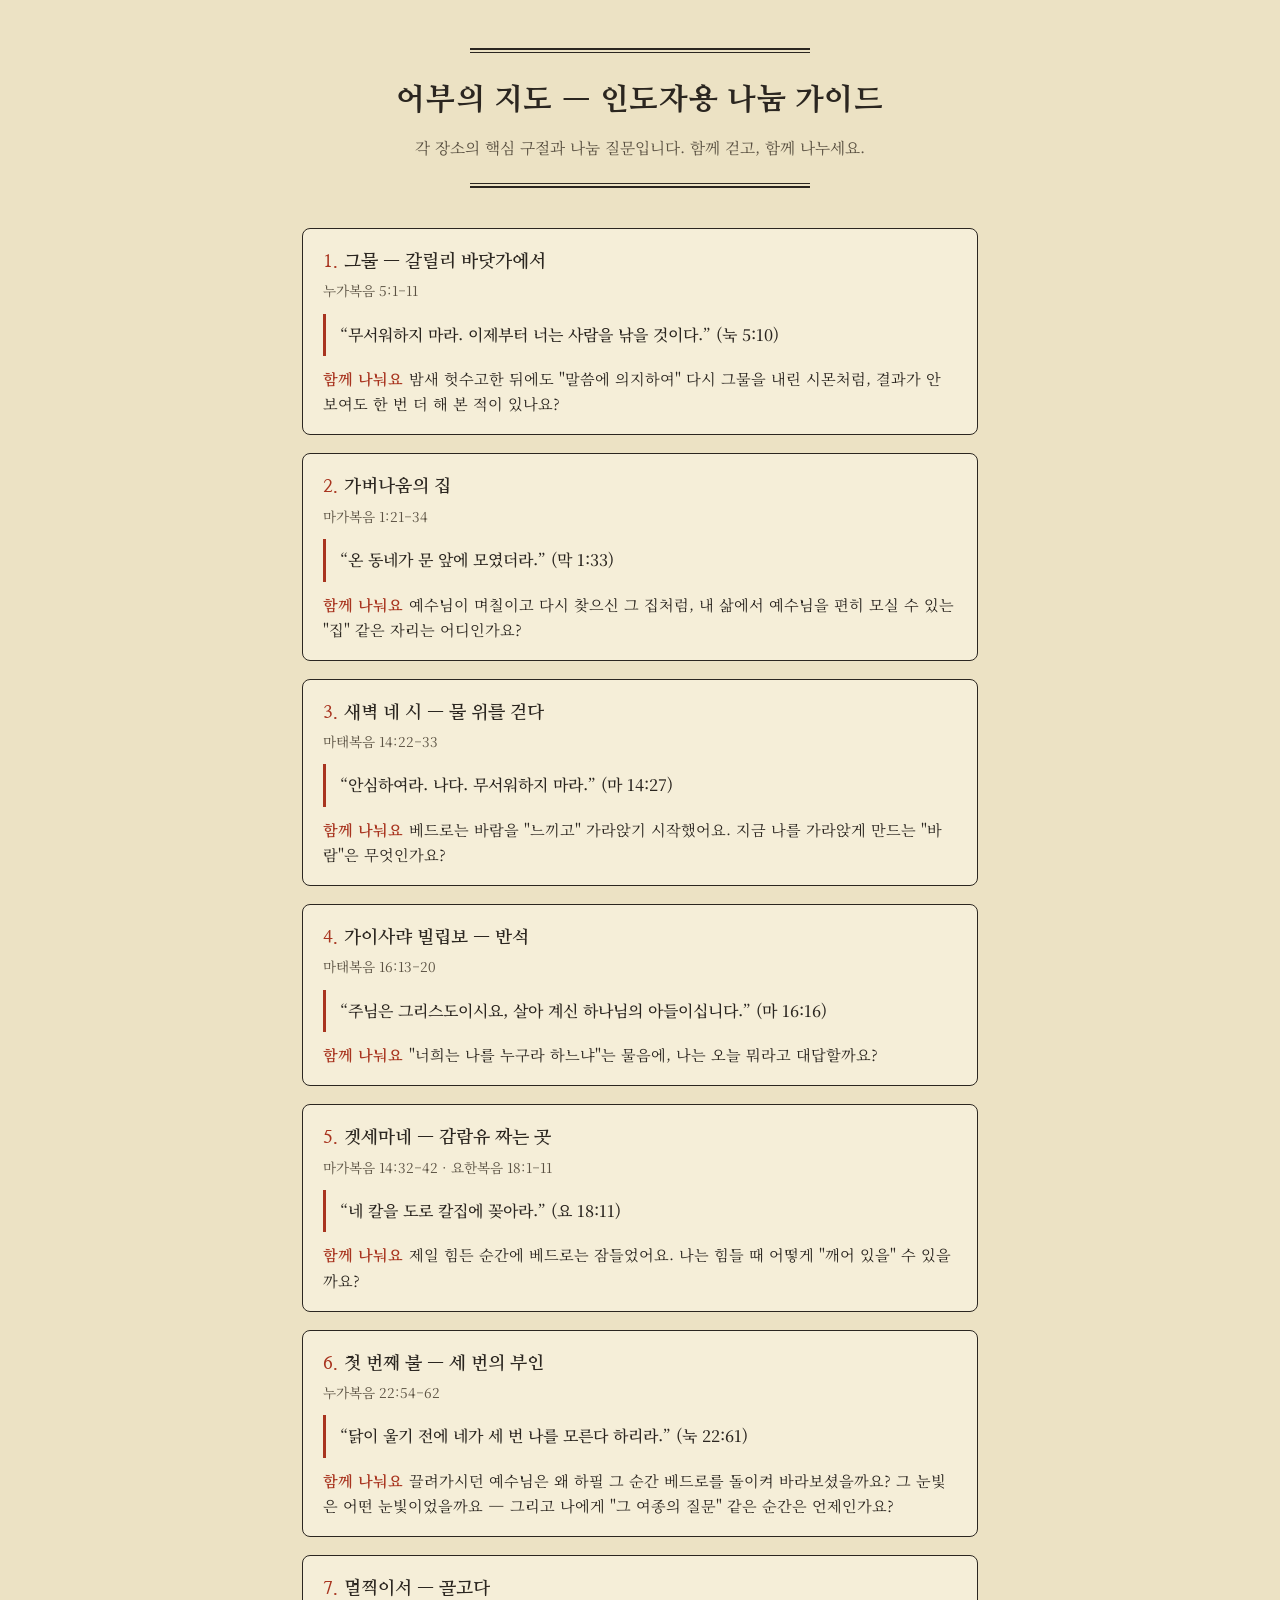
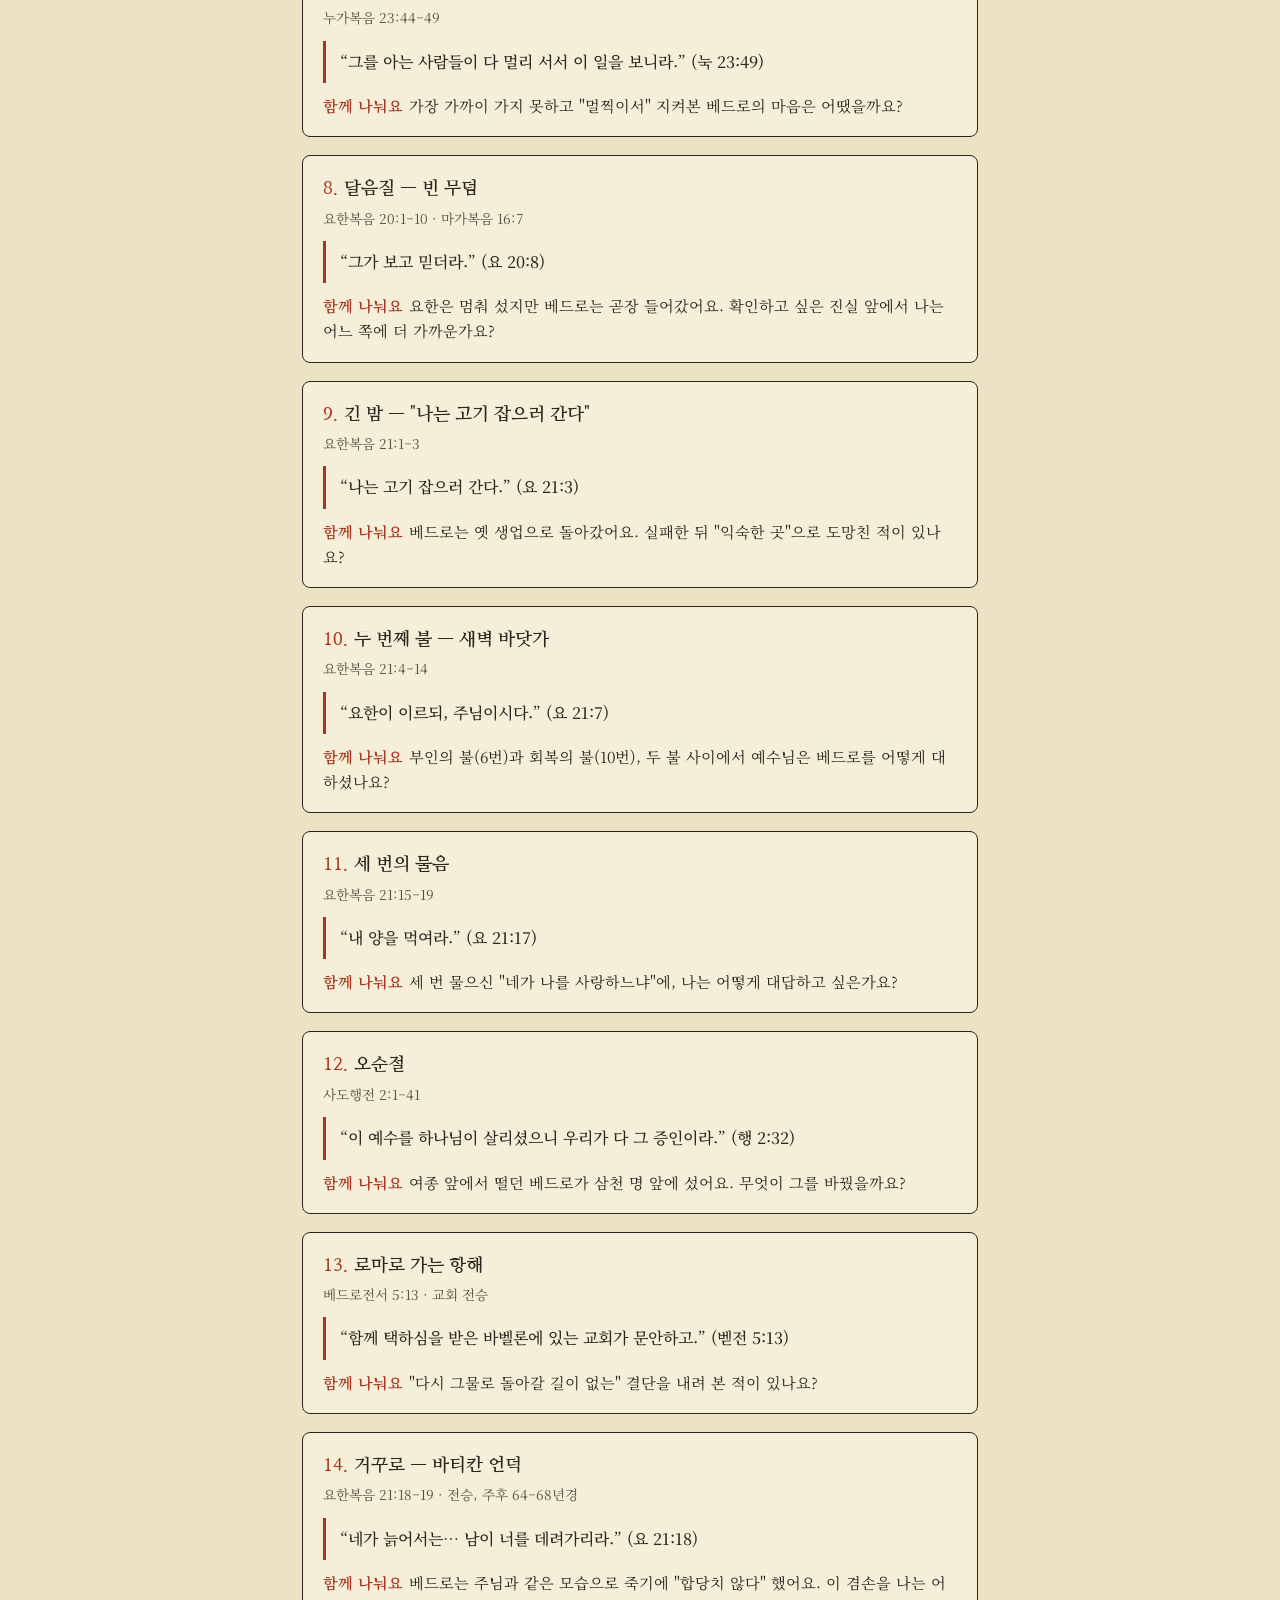
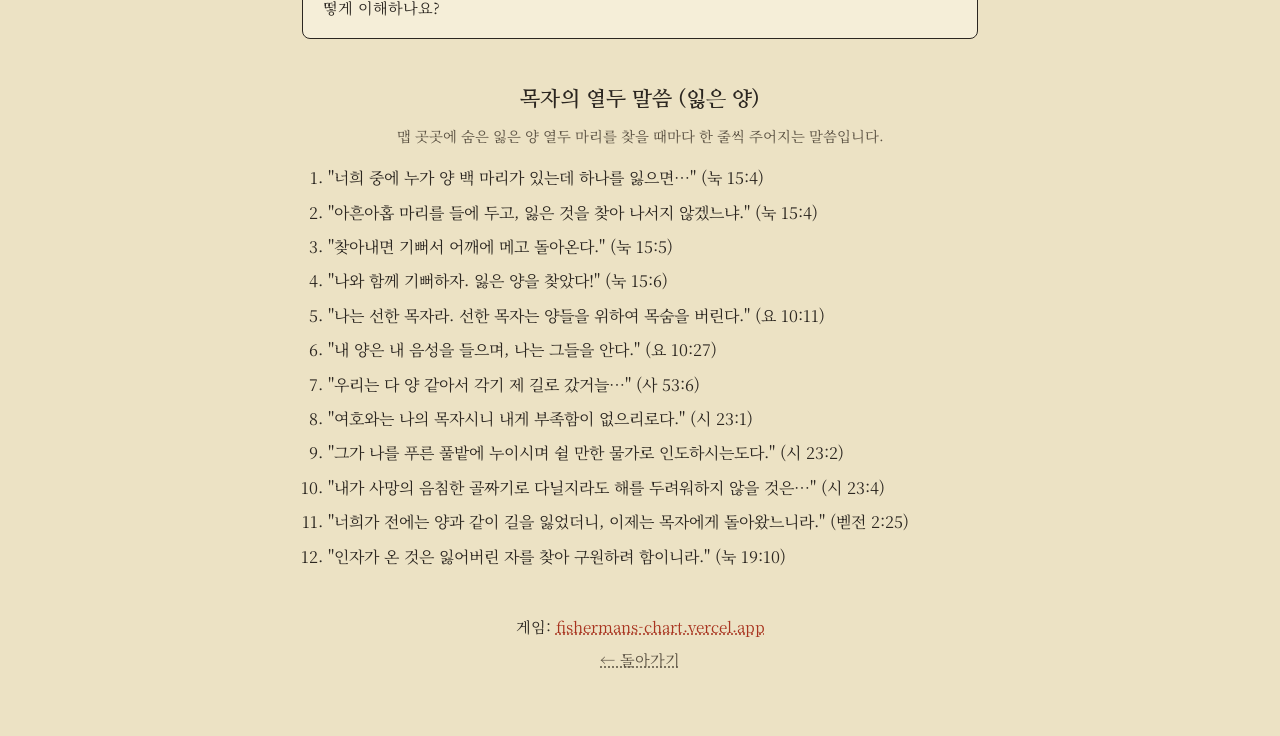
==== guide.html @ 7d633fdc "현장 채택 팩: 무음 양 신호 · 목자 지역 힌트 · 인도자 가이드 (Barbell 2호) 교회 현장에서 실제로 굴러가게 하는 세 가지: - 무음 폰 대응: 잃은 양이 15유닛 안" ====
<!DOCTYPE html>
<html lang="ko">
<head>
  <meta charset="UTF-8" />
  <meta name="viewport" content="width=device-width, initial-scale=1.0" />
  <title>어부의 지도 — 인도자용 나눔 가이드</title>
  <meta name="description" content="어부의 지도 열네 장소의 핵심 구절과 나눔 질문 — 인도자(교사)용 인쇄 가이드." />
  <link rel="icon" href="data:image/svg+xml,<svg xmlns=%22http://www.w3.org/2000/svg%22 viewBox=%220 0 100 100%22><text y=%22.9em%22 font-size=%2290%22>🐟</text></svg>" />
  <link rel="preconnect" href="https://fonts.googleapis.com" />
  <link rel="preconnect" href="https://fonts.gstatic.com" crossorigin />
  <link href="https://fonts.googleapis.com/css2?family=Nanum+Myeongjo:wght@400;700;800&family=Noto+Serif+KR:wght@400;500;600;700&display=swap" rel="stylesheet" />
  <style>
    :root {
      --parchment: #ece2c4;
      --ink: #2b2620;
      --ink-soft: #5a5142;
      --red: #a8341f;
    }
    * { margin: 0; padding: 0; box-sizing: border-box; }
    body {
      background: var(--parchment);
      color: var(--ink);
      font-family: 'Noto Serif KR', 'Nanum Myeongjo', Georgia, serif;
      line-height: 1.65;
    }
    main {
      max-width: 720px;
      margin: 0 auto;
      padding: 48px 22px 64px;
    }
    header { text-align: center; margin-bottom: 40px; }
    .rule { border-top: 2px solid var(--ink); border-bottom: 1px solid var(--ink); height: 5px; margin: 0 auto 22px; max-width: 340px; }
    .rule.flip { border-top-width: 1px; border-bottom-width: 2px; margin: 22px auto 0; }
    h1 {
      font-family: 'Nanum Myeongjo', serif;
      font-weight: 800;
      font-size: 1.9rem;
      letter-spacing: 0.02em;
    }
    header p.lead { margin-top: 10px; color: var(--ink-soft); font-size: 0.98rem; }
    .card {
      border: 1.5px solid var(--ink);
      border-radius: 8px;
      padding: 18px 20px;
      margin-bottom: 18px;
      background: rgba(255, 252, 240, 0.45);
      break-inside: avoid;
    }
    .card h2 {
      font-family: 'Nanum Myeongjo', serif;
      font-weight: 700;
      font-size: 1.15rem;
    }
    .card h2 .num { color: var(--red); margin-right: 6px; }
    .card .dates { color: var(--ink-soft); font-size: 0.85rem; margin-top: 2px; }
    .card .verse {
      margin: 12px 0 10px;
      padding: 8px 14px;
      border-left: 3px solid var(--red);
      font-weight: 500;
    }
    .card .q b { color: var(--red); font-weight: 600; margin-right: 6px; }
    .card .q { font-size: 0.95rem; }
    section.appendix { margin-top: 44px; break-before: page; }
    section.appendix h2 {
      font-family: 'Nanum Myeongjo', serif;
      font-weight: 700;
      font-size: 1.3rem;
      text-align: center;
      margin-bottom: 6px;
    }
    section.appendix p.note { text-align: center; color: var(--ink-soft); font-size: 0.9rem; margin-bottom: 18px; }
    section.appendix ol { padding-left: 26px; }
    section.appendix li { margin-bottom: 8px; break-inside: avoid; }
    footer { margin-top: 44px; text-align: center; font-size: 0.95rem; }
    footer a { color: var(--red); text-decoration: underline dotted; }
    footer .back { display: inline-block; margin-top: 8px; color: var(--ink-soft); }
    @media print {
      body { background: #fff; }
      main { padding: 0; max-width: none; }
      .card { background: none; }
      footer .back { display: none; }
    }
  </style>
</head>
<body>
  <main>
    <header>
      <div class="rule"></div>
      <h1>어부의 지도 — 인도자용 나눔 가이드</h1>
      <p class="lead">각 장소의 핵심 구절과 나눔 질문입니다. 함께 걷고, 함께 나누세요.</p>
      <div class="rule flip"></div>
    </header>

    <section id="sites"><!-- SITES 카드가 여기에 렌더된다 --></section>

    <section class="appendix">
      <h2>목자의 열두 말씀 (잃은 양)</h2>
      <p class="note">맵 곳곳에 숨은 잃은 양 열두 마리를 찾을 때마다 한 줄씩 주어지는 말씀입니다.</p>
      <!-- 아래 12줄은 js/main.js의 LOST_SHEEP_LINES와 동일 내용 (정적 복사) -->
      <ol>
        <li>"너희 중에 누가 양 백 마리가 있는데 하나를 잃으면…" (눅 15:4)</li>
        <li>"아흔아홉 마리를 들에 두고, 잃은 것을 찾아 나서지 않겠느냐." (눅 15:4)</li>
        <li>"찾아내면 기뻐서 어깨에 메고 돌아온다." (눅 15:5)</li>
        <li>"나와 함께 기뻐하자. 잃은 양을 찾았다!" (눅 15:6)</li>
        <li>"나는 선한 목자라. 선한 목자는 양들을 위하여 목숨을 버린다." (요 10:11)</li>
        <li>"내 양은 내 음성을 들으며, 나는 그들을 안다." (요 10:27)</li>
        <li>"우리는 다 양 같아서 각기 제 길로 갔거늘…" (사 53:6)</li>
        <li>"여호와는 나의 목자시니 내게 부족함이 없으리로다." (시 23:1)</li>
        <li>"그가 나를 푸른 풀밭에 누이시며 쉴 만한 물가로 인도하시는도다." (시 23:2)</li>
        <li>"내가 사망의 음침한 골짜기로 다닐지라도 해를 두려워하지 않을 것은…" (시 23:4)</li>
        <li>"너희가 전에는 양과 같이 길을 잃었더니, 이제는 목자에게 돌아왔느니라." (벧전 2:25)</li>
        <li>"인자가 온 것은 잃어버린 자를 찾아 구원하려 함이니라." (눅 19:10)</li>
      </ol>
    </section>

    <footer>
      <div>게임: <a href="https://fishermans-chart.vercel.app">fishermans-chart.vercel.app</a></div>
      <a class="back" href="./index.html">&larr; 돌아가기</a>
    </footer>
  </main>

  <script type="module">
    import { SITES } from './js/sites.js';
    const norm = (s) => s.replace(/\s+/g, ' ').trim();
    const wrap = document.getElementById('sites');
    for (const site of SITES) {
      const card = document.createElement('article');
      card.className = 'card';

      const h2 = document.createElement('h2');
      const num = document.createElement('span');
      num.className = 'num';
      num.textContent = site.num + '.';
      h2.append(num, site.title);

      const dates = document.createElement('p');
      dates.className = 'dates';
      dates.textContent = site.dates;

      const verse = document.createElement('p');
      verse.className = 'verse';
      verse.textContent = site.verse;

      const q = document.createElement('p');
      q.className = 'q';
      const label = document.createElement('b');
      label.textContent = '함께 나눠요';
      q.append(label, norm(site.question));

      card.append(h2, dates, verse, q);
      wrap.append(card);
    }
  </script>
</body>
</html>
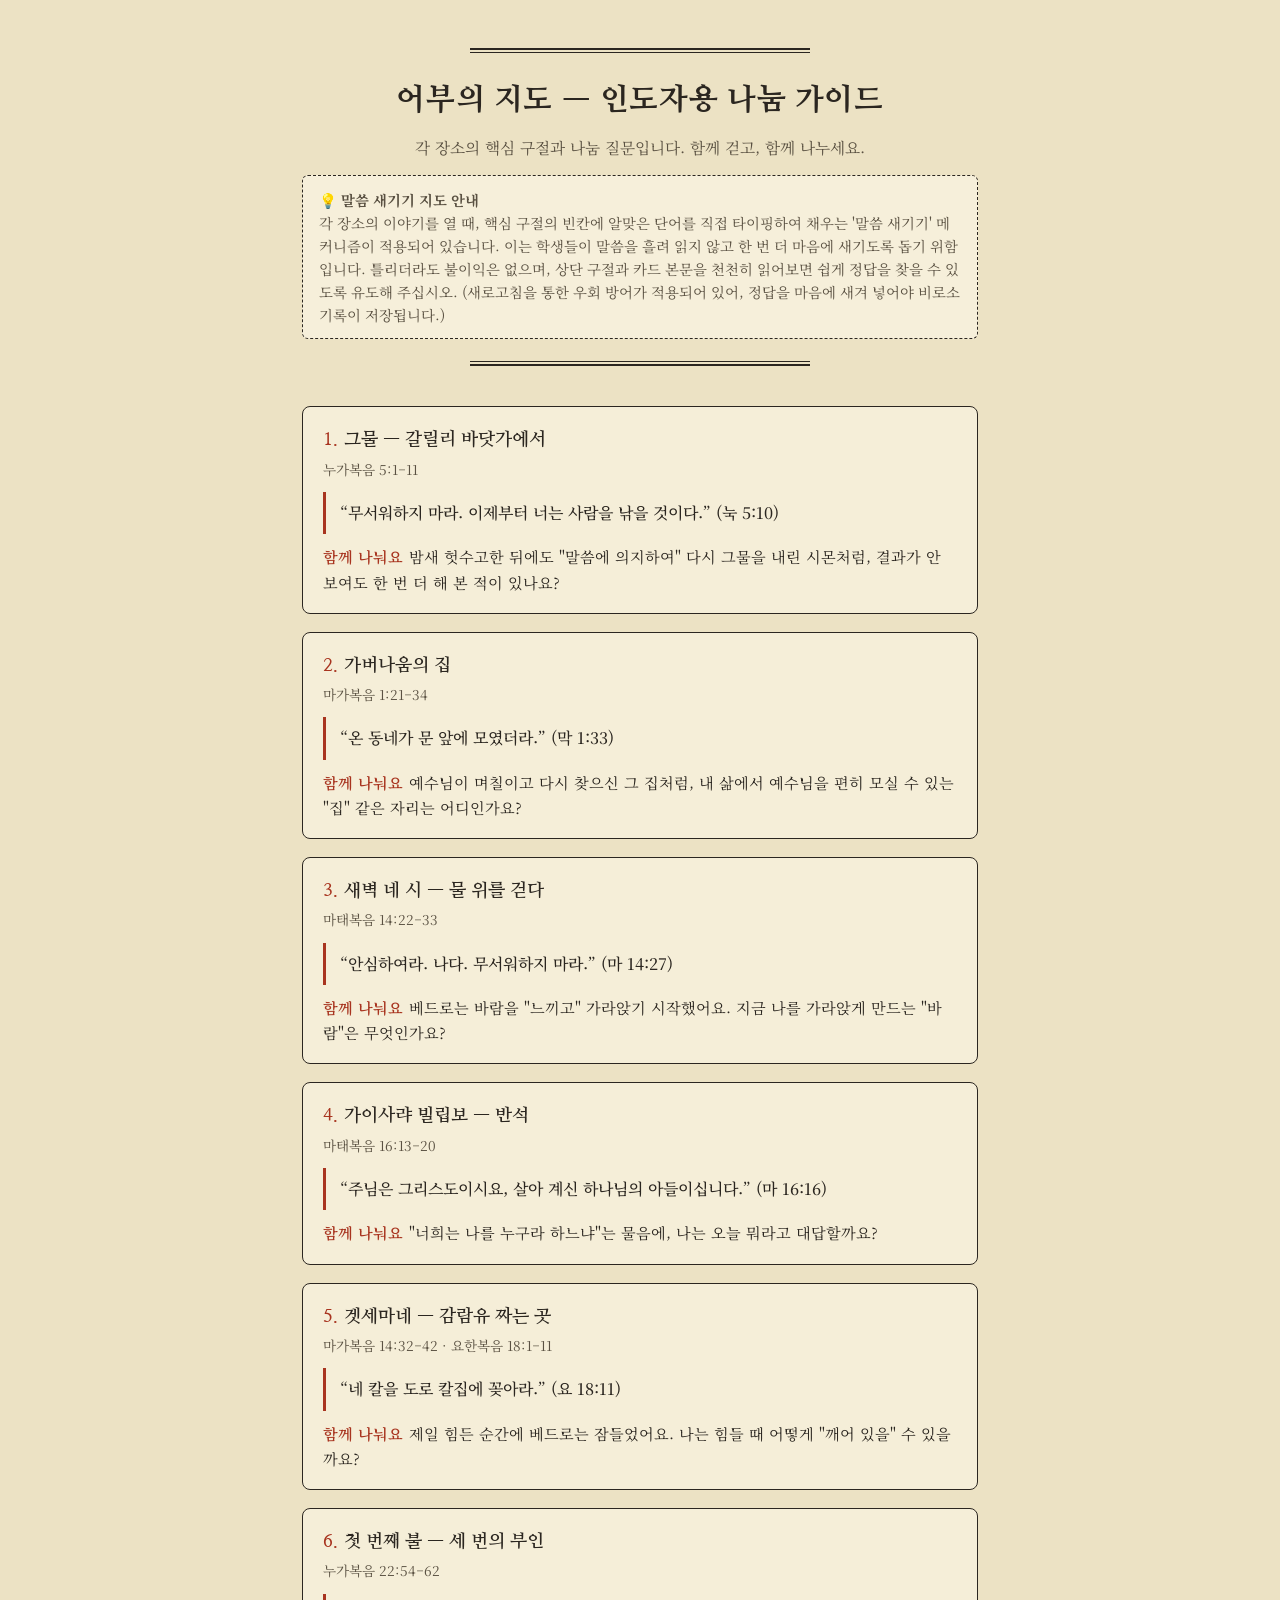
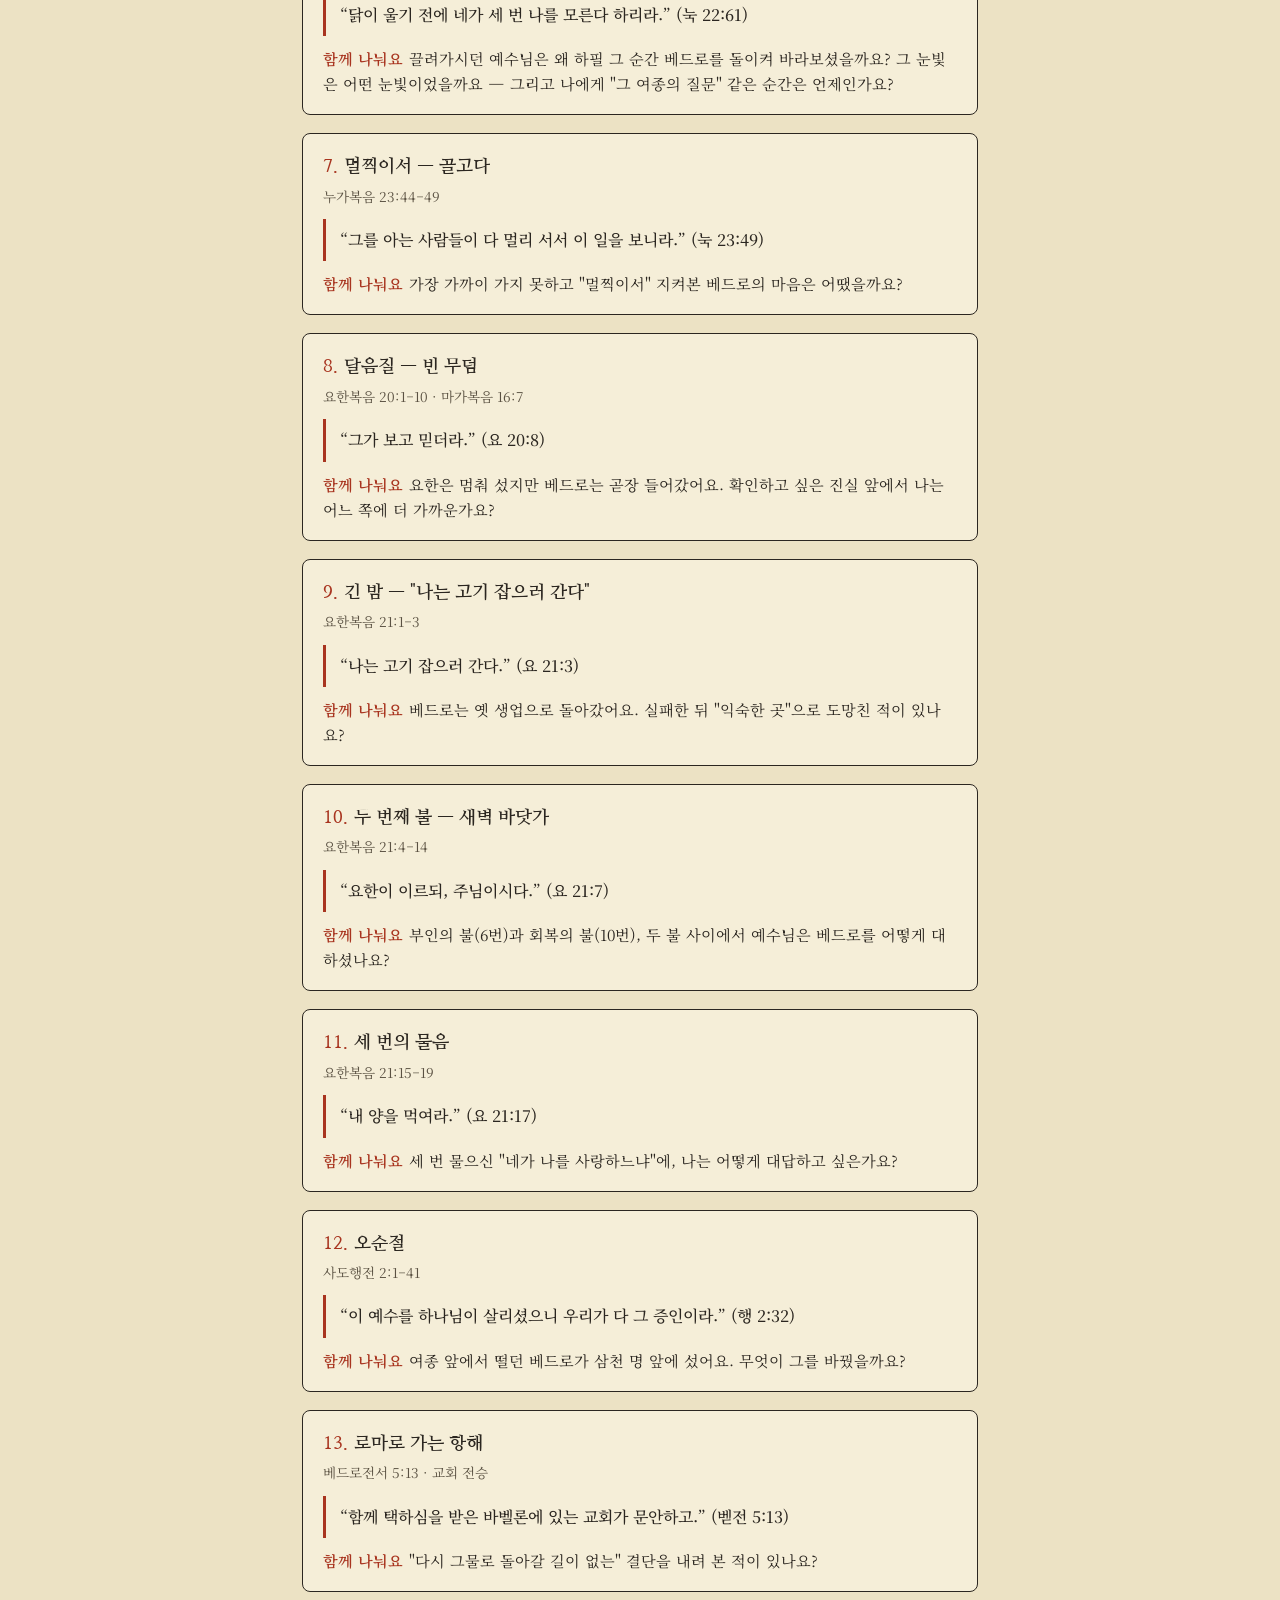
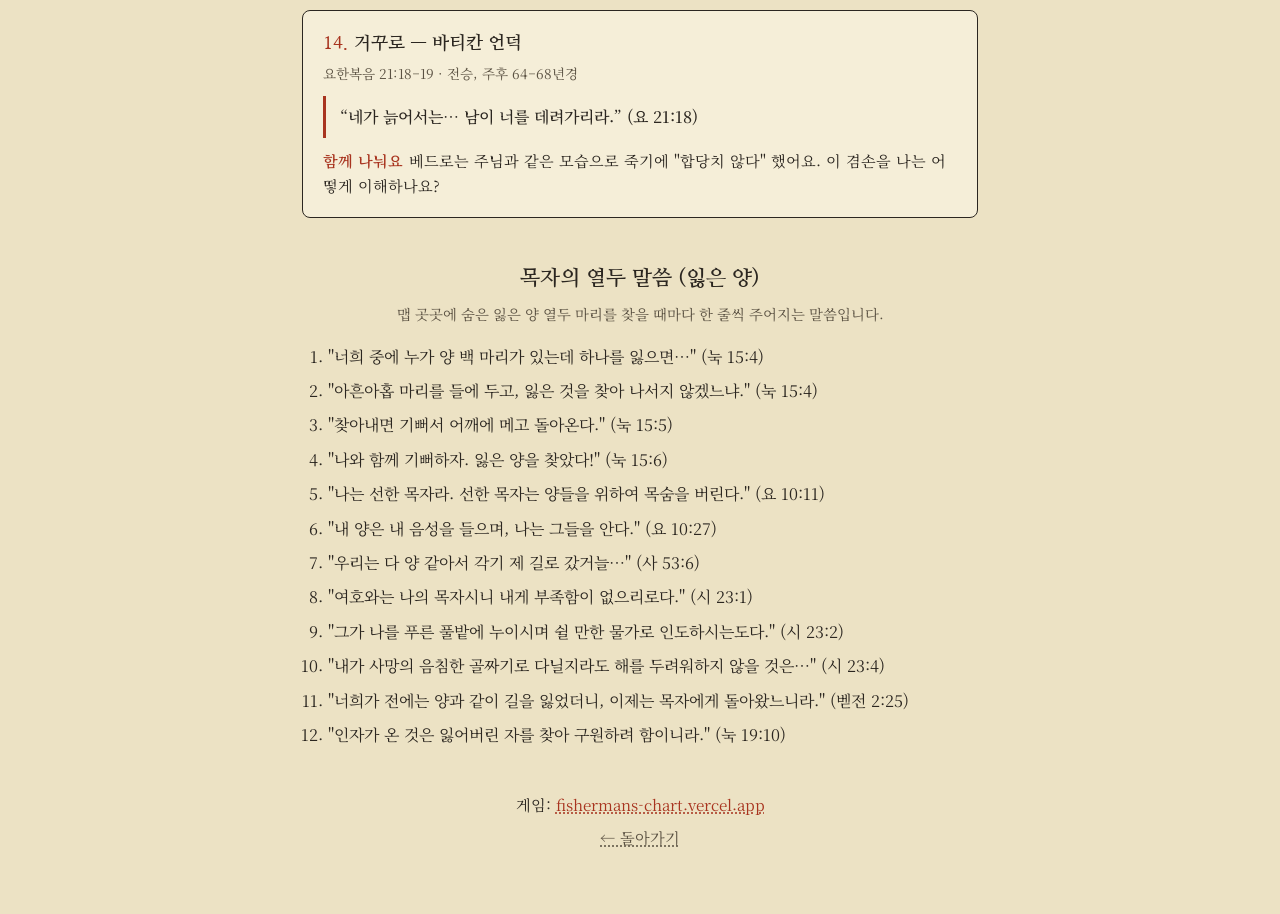
==== commit f9de6411: "feat: implement 14-site blank typing, reload bypass fix, long-night cast net sequence, and update gu" ====
--- a/guide.html
+++ b/guide.html
@@ -89,6 +89,10 @@
       <div class="rule"></div>
       <h1>어부의 지도 — 인도자용 나눔 가이드</h1>
       <p class="lead">각 장소의 핵심 구절과 나눔 질문입니다. 함께 걷고, 함께 나누세요.</p>
+      <p class="guide-note" style="margin-top: 14px; text-align: left; font-size: 0.9rem; color: var(--ink-soft); background: rgba(255, 252, 240, 0.5); padding: 12px 16px; border: 1px dashed var(--ink); border-radius: 6px; font-family: 'Noto Serif KR', serif; line-height: 1.6;">
+        💡 <b>말씀 새기기 지도 안내</b><br/>
+        각 장소의 이야기를 열 때, 핵심 구절의 빈칸에 알맞은 단어를 직접 타이핑하여 채우는 '말씀 새기기' 메커니즘이 적용되어 있습니다. 이는 학생들이 말씀을 흘려 읽지 않고 한 번 더 마음에 새기도록 돕기 위함입니다. 틀리더라도 불이익은 없으며, 상단 구절과 카드 본문을 천천히 읽어보면 쉽게 정답을 찾을 수 있도록 유도해 주십시오. (새로고침을 통한 우회 방어가 적용되어 있어, 정답을 마음에 새겨 넣어야 비로소 기록이 저장됩니다.)
+      </p>
       <div class="rule flip"></div>
     </header>
 
